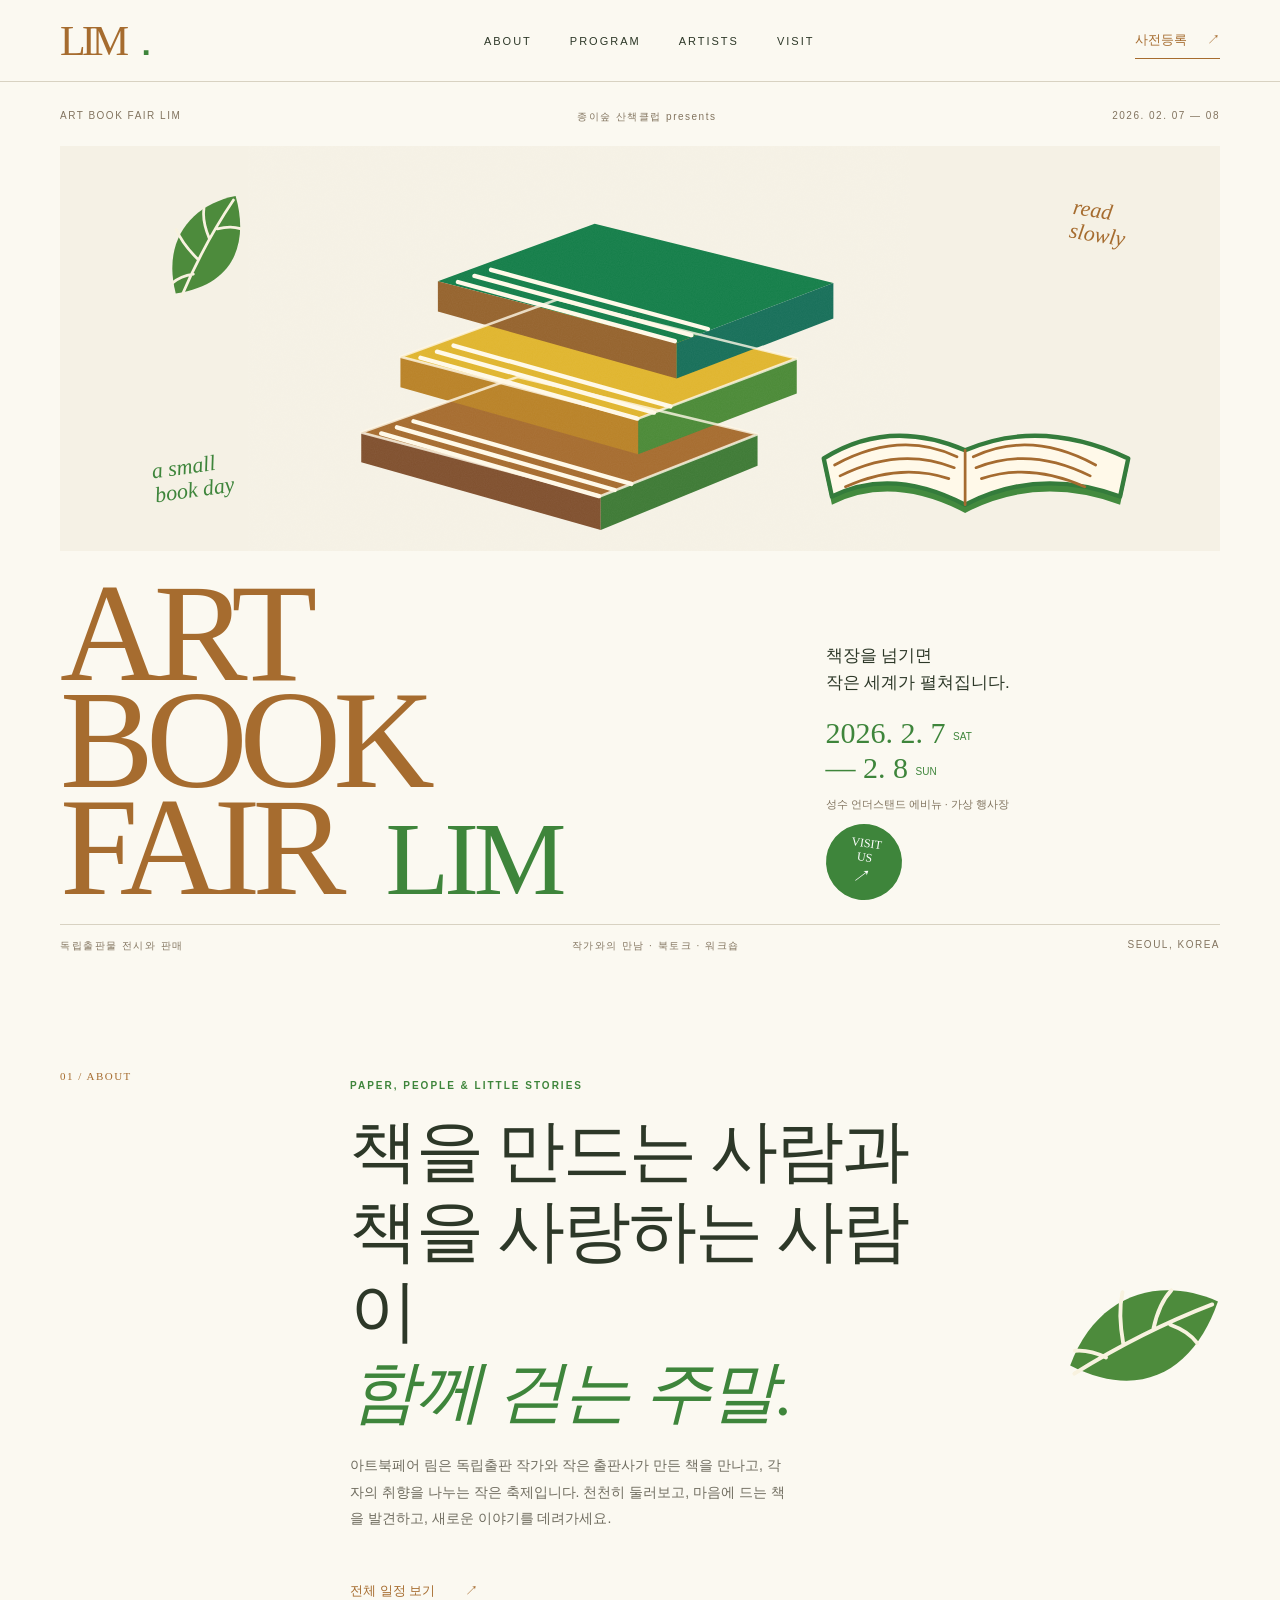
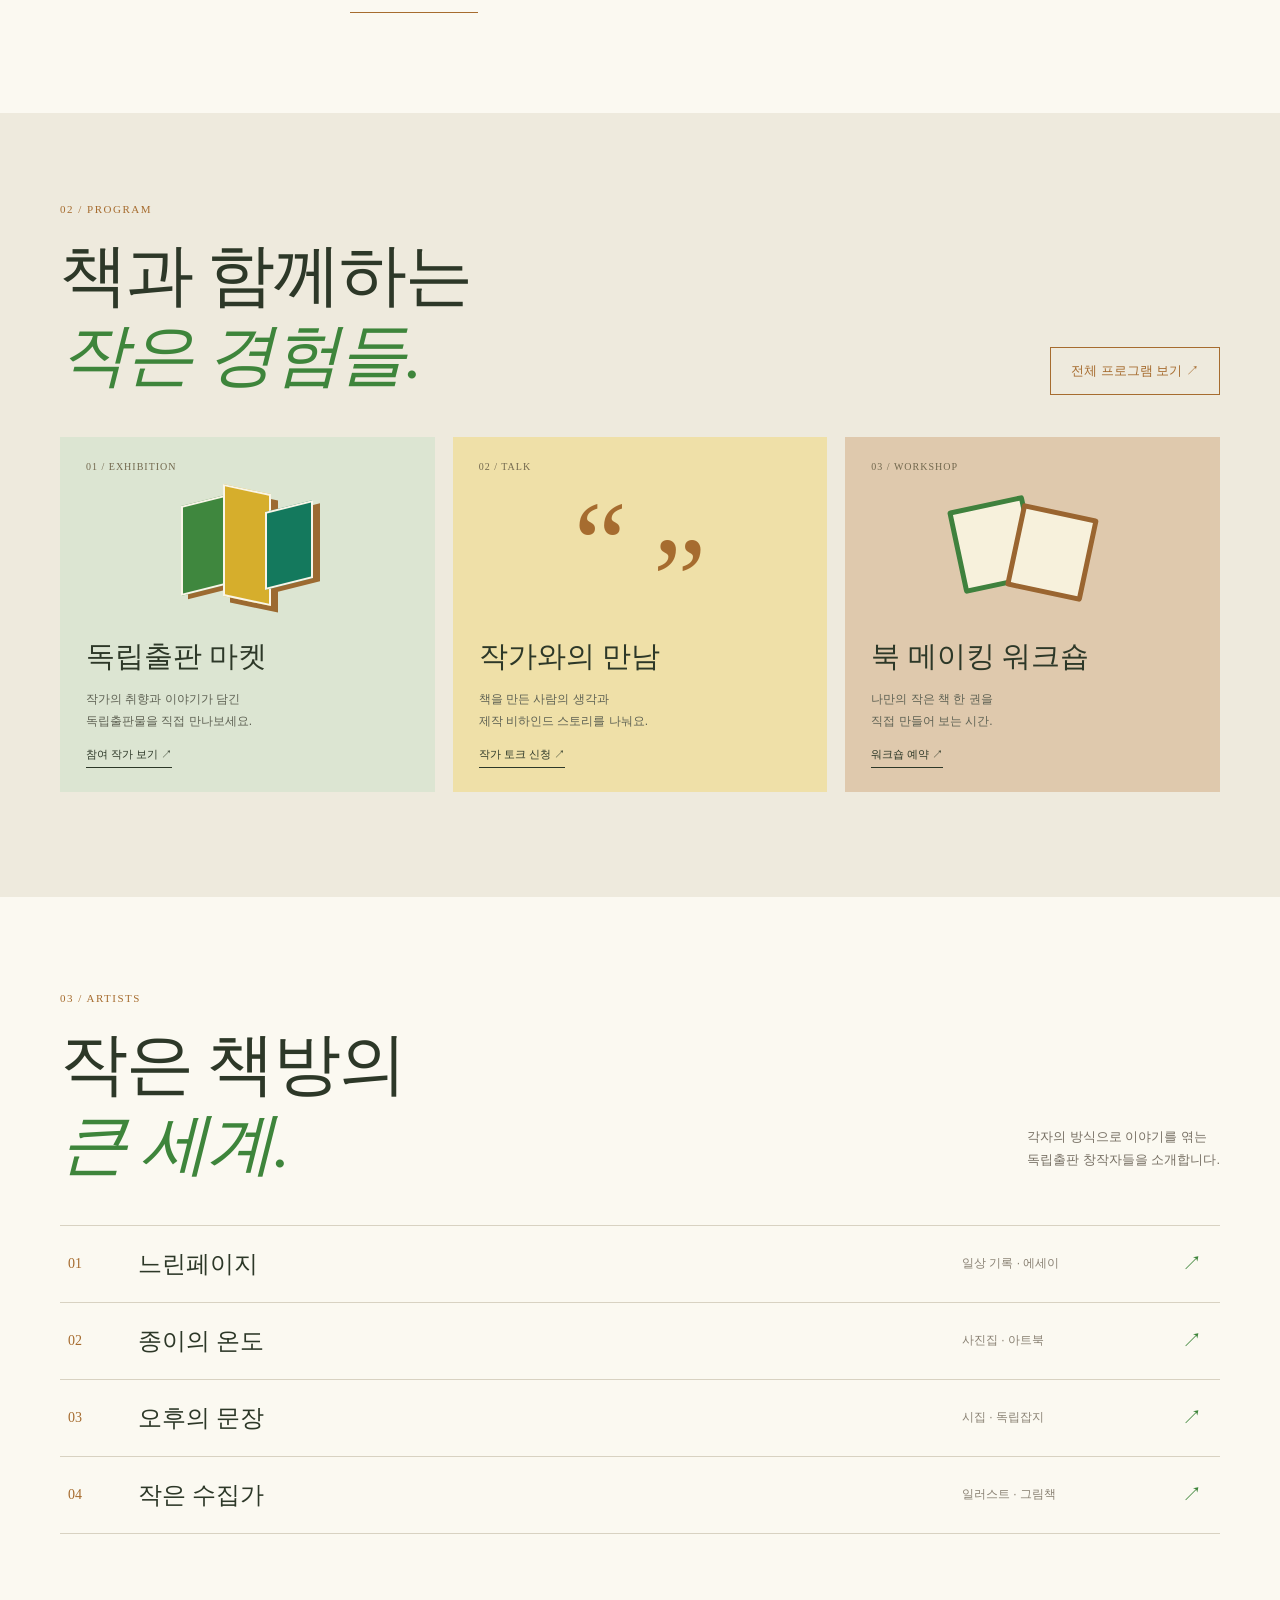
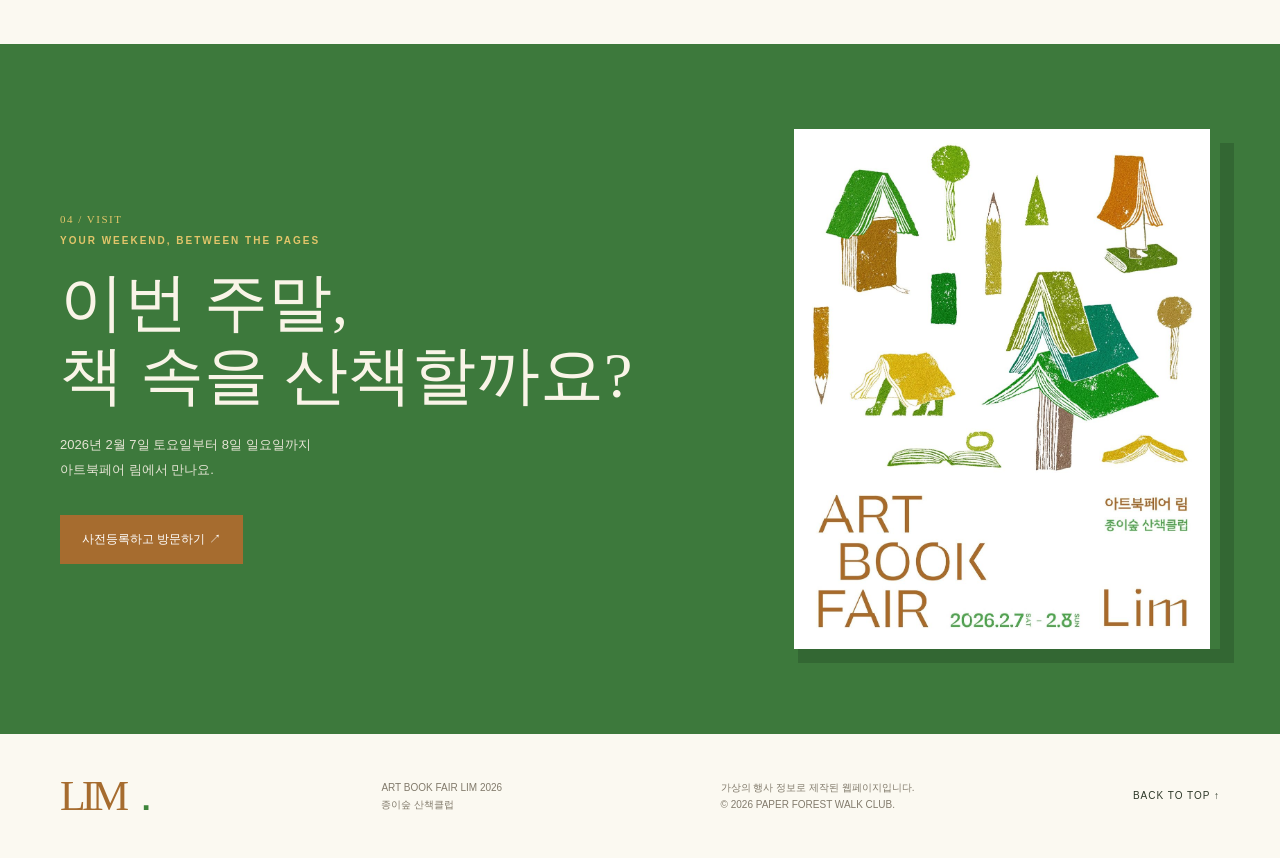
==== index.html @ 953eac2f "Add files via upload" ====
<!DOCTYPE html>
<html lang="ko">
<head>
  <meta charset="UTF-8"><meta name="viewport" content="width=device-width, initial-scale=1.0">
  <meta name="description" content="종이숲 산책클럽이 여는 독립출판 아트북페어 림. 책과 사람, 취향이 만나는 주말.">
  <title>ART BOOK FAIR LIM — 종이숲 산책클럽</title>
  <link rel="stylesheet" href="css/style.css">
</head>
<body>
  <header class="site-header">
    <a class="brand" href="#home" aria-label="림 홈">LIM<span>．</span></a>
    <nav class="main-nav" aria-label="주요 메뉴"><a href="#about">ABOUT</a><a href="#program">PROGRAM</a><a href="#artists">ARTISTS</a><a href="#visit">VISIT</a></nav>
    <a class="header-apply" href="registration.html">사전등록 <span>↗</span></a>
    <button class="menu-toggle" aria-label="메뉴 열기">☰</button>
  </header>

  <main id="home">
    <section class="hero section-wrap">
      <div class="hero-topline"><span>ART BOOK FAIR LIM</span><span>종이숲 산책클럽 presents</span><span>2026. 02. 07 — 08</span></div>
      <div class="hero-art" aria-label="책을 모티브로 한 일러스트">
        <img class="hero-books" src="assets/book-stack.svg" alt="초록색과 황토색 표지의 책이 층층이 쌓인 일러스트">
        <img class="hero-open" src="assets/open-book.svg" alt="활짝 펼쳐진 책 일러스트">
        <img class="hero-leaf" src="assets/leaf-mark.svg" alt="초록 잎사귀 일러스트">
        <span class="scribble scribble-one">read<br>slowly</span><span class="scribble scribble-two">a small<br>book day</span>
      </div>
      <div class="hero-title-row"><h1>ART<br>BOOK<br>FAIR <em>LIM</em></h1><div class="hero-info"><p class="kicker">책장을 넘기면<br>작은 세계가 펼쳐집니다.</p><p class="date">2026. 2. 7 <small>SAT</small><br>— 2. 8 <small>SUN</small></p><p class="venue">성수 언더스탠드 에비뉴 · 가상 행사장</p><a class="round-link" href="registration.html">VISIT<br>US <b>↗</b></a></div></div>
      <div class="hero-bottom"><span>독립출판물 전시와 판매</span><span>작가와의 만남 · 북토크 · 워크숍</span><span>SEOUL, KOREA</span></div>
    </section>

    <section class="intro section-wrap" id="about"><div class="section-label">01 / ABOUT</div><div class="intro-content"><p class="eyebrow">PAPER, PEOPLE &amp; LITTLE STORIES</p><h2>책을 만드는 사람과<br>책을 사랑하는 사람이<br><i>함께 걷는 주말.</i></h2><p class="body-copy">아트북페어 림은 독립출판 작가와 작은 출판사가 만든 책을 만나고, 각자의 취향을 나누는 작은 축제입니다. 천천히 둘러보고, 마음에 드는 책을 발견하고, 새로운 이야기를 데려가세요.</p><button class="text-button" data-modal="schedule">전체 일정 보기 <span>↗</span></button></div><img class="intro-leaf" src="assets/leaf-mark.svg" alt="초록 잎사귀 장식"></section>

    <section class="program-section" id="program"><div class="section-wrap"><div class="section-heading"><div><div class="section-label">02 / PROGRAM</div><h2>책과 함께하는<br><i>작은 경험들.</i></h2></div><button class="outline-button" data-modal="programs">전체 프로그램 보기 ↗</button></div>
      <div class="program-grid">
        <article class="program-card card-green"><div class="card-number">01 / EXHIBITION</div><div class="card-illustration book-icon"><span></span><span></span><span></span></div><h3>독립출판 마켓</h3><p>작가의 취향과 이야기가 담긴<br>독립출판물을 직접 만나보세요.</p><a href="#artists">참여 작가 보기 ↗</a></article>
        <article class="program-card card-yellow"><div class="card-number">02 / TALK</div><div class="card-illustration talk-icon"><span>“</span><span>”</span></div><h3>작가와의 만남</h3><p>책을 만든 사람의 생각과<br>제작 비하인드 스토리를 나눠요.</p><a href="registration.html#sessions">작가 토크 신청 ↗</a></article>
        <article class="program-card card-brown"><div class="card-number">03 / WORKSHOP</div><div class="card-illustration workshop-icon"><span></span><span></span></div><h3>북 메이킹 워크숍</h3><p>나만의 작은 책 한 권을<br>직접 만들어 보는 시간.</p><a href="registration.html#sessions">워크숍 예약 ↗</a></article>
      </div></div></section>

    <section class="artists section-wrap" id="artists"><div class="section-label">03 / ARTISTS</div><div class="artists-head"><h2>작은 책방의<br><i>큰 세계.</i></h2><p>각자의 방식으로 이야기를 엮는<br>독립출판 창작자들을 소개합니다.</p></div><div class="artist-list"><article><span>01</span><b>느린페이지</b><small>일상 기록 · 에세이</small><span class="artist-arrow">↗</span></article><article><span>02</span><b>종이의 온도</b><small>사진집 · 아트북</small><span class="artist-arrow">↗</span></article><article><span>03</span><b>오후의 문장</b><small>시집 · 독립잡지</small><span class="artist-arrow">↗</span></article><article><span>04</span><b>작은 수집가</b><small>일러스트 · 그림책</small><span class="artist-arrow">↗</span></article></div></section>

    <section class="visit-section" id="visit"><div class="section-wrap visit-inner"><div><div class="section-label">04 / VISIT</div><p class="eyebrow">YOUR WEEKEND, BETWEEN THE PAGES</p><h2>이번 주말,<br>책 속을 산책할까요?</h2><p class="visit-copy">2026년 2월 7일 토요일부터 8일 일요일까지<br>아트북페어 림에서 만나요.</p><a class="solid-button" href="registration.html">사전등록하고 방문하기 ↗</a></div><img src="assets/event-poster.png" alt="아트북페어 림 종이숲 산책클럽 행사 포스터" class="poster-image"></div></section>
  </main>
  <footer class="site-footer"><a class="brand" href="#home">LIM<span>．</span></a><p>ART BOOK FAIR LIM 2026<br>종이숲 산책클럽</p><p>가상의 행사 정보로 제작된 웹페이지입니다.<br>© 2026 PAPER FOREST WALK CLUB.</p><a href="#home">BACK TO TOP ↑</a></footer>

  <!-- 전체 일정 / 전체 프로그램 팝업 공통 구조 -->
  <div class="modal" id="infoModal" aria-hidden="true" role="dialog" aria-modal="true" aria-labelledby="modalTitle"><div class="modal-backdrop" data-close></div><div class="modal-panel"><button class="modal-close" aria-label="팝업 닫기" data-close>×</button><p class="eyebrow">ART BOOK FAIR LIM 2026</p><h2 id="modalTitle">전체 일정</h2><div class="modal-content" id="modalContent"></div><a class="solid-button modal-cta" href="registration.html">프로그램 신청하기 ↗</a></div></div>
  <script src="js/main.js"></script>
</body></html>
---- css/style.css ----
/* 기본 색상과 공통 레이아웃 */
:root{--paper:#fbf9f1;--ink:#2d3828;--green:#3e853b;--deep:#176e4d;--ochre:#a66c2f;--yellow:#d7ad28;--line:#d8d2c2;--serif:Georgia,'Times New Roman',serif;--sans:'Pretendard','Noto Sans KR',Arial,sans-serif}
*{box-sizing:border-box}html{scroll-behavior:smooth}body{margin:0;background:var(--paper);color:var(--ink);font-family:var(--sans);font-size:15px}a{color:inherit;text-decoration:none}button{font:inherit;cursor:pointer}.section-wrap{width:min(1160px,calc(100% - 64px));margin:auto}.site-header{height:82px;padding:0 max(32px,calc((100% - 1160px)/2));display:flex;align-items:center;justify-content:space-between;border-bottom:1px solid var(--line);background:var(--paper);position:sticky;top:0;z-index:20}.brand{font:42px/1 var(--serif);letter-spacing:-4px;color:var(--ochre)}.brand span{color:var(--green)}.main-nav{display:flex;gap:38px;font-size:11px;letter-spacing:2px}.main-nav a:hover,.artist-list article:hover b{color:var(--green)}.header-apply{font-size:13px;border-bottom:1px solid var(--ochre);padding:9px 0;color:var(--ochre)}.header-apply span{margin-left:16px}.menu-toggle{display:none;border:0;background:none;font-size:22px}
/* 메인 비주얼 */
.hero{padding-top:28px}.hero-topline,.hero-bottom{display:flex;justify-content:space-between;font-size:10px;letter-spacing:1.5px;color:#82745f}.hero-art{height:405px;position:relative;overflow:hidden;margin-top:22px;background:#f5f1e5}.hero-books{position:absolute;width:min(70%,690px);left:15%;top:-5%;height:112%;object-fit:contain}.hero-open{position:absolute;width:30%;right:6%;bottom:0}.hero-leaf{position:absolute;width:110px;left:8%;top:12%;transform:rotate(-17deg)}.scribble{position:absolute;font:italic 22px var(--serif);color:var(--ochre);line-height:1.1}.scribble-one{right:8%;top:13%;transform:rotate(9deg)}.scribble-two{left:8%;bottom:12%;color:var(--green);transform:rotate(-8deg)}.hero-title-row{display:flex;justify-content:space-between;align-items:flex-end;padding:28px 0 24px}.hero h1{font:clamp(76px,11vw,144px)/.76 var(--serif);font-weight:400;letter-spacing:-8px;color:var(--ochre);margin:0}.hero h1 em{font-style:normal;color:var(--green);font-size:.74em;letter-spacing:-5px;margin-left:20px}.hero-info{width:34%;display:grid;grid-template-columns:1fr auto;align-items:end;gap:12px}.kicker{font-size:17px;line-height:1.6;margin:0 0 8px;grid-column:1/-1}.date{font:30px/1.15 var(--serif);color:var(--green);margin:0}.date small{font:10px var(--sans);vertical-align:middle}.venue{font-size:11px;color:#81745f;grid-column:1/-1;margin:0}.round-link{width:76px;height:76px;border-radius:50%;background:var(--green);color:#fff;display:grid;place-content:center;text-align:center;font:12px/1.2 var(--serif);transform:rotate(8deg)}.round-link b{font:18px var(--sans)}.hero-bottom{border-top:1px solid var(--line);padding:14px 0 42px}
/* 소개 섹션 */
.intro{min-height:490px;padding:75px 0 100px;display:grid;grid-template-columns:1fr 2fr 1fr;position:relative}.section-label{font:11px var(--serif);letter-spacing:1.5px;color:var(--ochre)}.intro-content{max-width:620px}.eyebrow{font-size:10px;letter-spacing:2px;color:var(--green);font-weight:700}.intro h2,.section-heading h2,.artists h2{font:clamp(42px,5.5vw,68px)/1.18 var(--serif);font-weight:400;letter-spacing:-2px;margin:20px 0}.intro h2 i,.section-heading h2 i,.artists h2 i{color:var(--green);font-weight:400}.body-copy{max-width:440px;line-height:1.9;color:#706d60;font-size:14px}.text-button,.outline-button{border:0;background:none;padding:12px 0;border-bottom:1px solid var(--ochre);color:var(--ochre);margin-top:24px;font-size:13px}.text-button span{margin-left:26px}.intro-leaf{width:155px;align-self:center;justify-self:end;transform:rotate(18deg)}
/* 프로그램 카드 */
.program-section{background:#eeeadd;padding:90px 0 105px}.section-heading{display:flex;justify-content:space-between;align-items:flex-end;margin-bottom:42px}.section-heading h2{margin-bottom:0}.outline-button{border:1px solid var(--ochre);padding:14px 20px;margin:0}.program-grid{display:grid;grid-template-columns:repeat(3,1fr);gap:18px}.program-card{min-height:355px;padding:24px 26px;position:relative;overflow:hidden}.card-green{background:#dce5d2}.card-yellow{background:#efe0a8}.card-brown{background:#dfc9ad}.card-number{font:10px var(--serif);letter-spacing:1px;color:#72684e}.program-card h3{font:29px var(--serif);font-weight:400;margin:20px 0 10px}.program-card p{font-size:12px;line-height:1.8;color:#5f6254}.program-card>a{position:absolute;bottom:24px;left:26px;font-size:11px;border-bottom:1px solid currentColor;padding-bottom:5px}.card-illustration{height:145px;display:flex;align-items:center;justify-content:center}.book-icon span{width:48px;height:90px;border:2px solid #f9f5e8;background:#3f873e;transform:skewY(-14deg);box-shadow:7px 5px 0 #9c6a31;margin:0 -3px}.book-icon span:nth-child(2){background:#d6ae2c;transform:skewY(12deg);height:112px}.book-icon span:nth-child(3){background:#14795d;height:78px}.talk-icon{font:120px var(--serif);color:#a66c2f;gap:26px}.talk-icon span:last-child{transform:translateY(35px)}.workshop-icon span{width:78px;height:85px;border:5px solid #3f813d;border-radius:3px;transform:rotate(-12deg);background:#f7f1dc}.workshop-icon span+span{border-color:#9a6530;transform:rotate(12deg) translate(-18px,12px)}
/* 참여 작가 */
.artists{padding:95px 0 110px}.artists-head{display:flex;justify-content:space-between;align-items:flex-end;margin:20px 0 40px}.artists-head p{font-size:13px;line-height:1.8;color:#777064}.artists h2{margin:0}.artist-list{border-top:1px solid var(--line)}.artist-list article{display:grid;grid-template-columns:70px 1fr 220px 30px;align-items:center;padding:22px 8px;border-bottom:1px solid var(--line);transition:padding .2s}.artist-list article:hover{padding-left:18px}.artist-list article>span:first-child{font:14px var(--serif);color:var(--ochre)}.artist-list b{font:24px var(--serif);font-weight:400}.artist-list small{font-size:12px;color:#8a8274}.artist-arrow{font-size:20px;color:var(--green)}
/* 방문 안내 / 푸터 */
.visit-section{background:#3d793c;color:#f9f4e7;padding:85px 0}.visit-inner{display:grid;grid-template-columns:1.2fr .8fr;gap:70px;align-items:center}.visit-section .section-label,.visit-section .eyebrow{color:#e2c56a}.visit-section h2{font:clamp(42px,5vw,64px)/1.15 var(--serif);font-weight:400;margin:20px 0}.visit-copy{font-size:13px;line-height:1.9;color:#e5e4d4}.solid-button{display:inline-block;background:var(--ochre);color:#fff;padding:16px 22px;font-size:12px;margin-top:20px;border:0}.poster-image{width:100%;max-height:520px;object-fit:contain;object-position:center;box-shadow:14px 14px 0 rgba(23,50,27,.25)}.site-footer{padding:35px max(32px,calc((100% - 1160px)/2));display:flex;justify-content:space-between;align-items:center;gap:20px}.site-footer p{font-size:10px;line-height:1.7;color:#827b6c}.site-footer>a:last-child{font-size:10px;letter-spacing:1px}
/* 모달 팝업 */
.modal{display:none;position:fixed;inset:0;z-index:50;align-items:center;justify-content:center;padding:20px}.modal.is-open{display:flex}.modal-backdrop{position:absolute;inset:0;background:rgba(26,35,25,.62)}.modal-panel{position:relative;background:var(--paper);width:min(620px,100%);max-height:85vh;overflow:auto;padding:42px 44px;z-index:1;box-shadow:12px 12px 0 rgba(0,0,0,.12)}.modal-close{position:absolute;right:20px;top:14px;border:0;background:none;font-size:30px;color:var(--ochre)}.modal-panel h2{font:42px var(--serif);font-weight:400;margin:10px 0 25px}.modal-content{border-top:1px solid var(--line)}.schedule-row,.program-row{display:grid;grid-template-columns:105px 1fr;gap:15px;padding:17px 0;border-bottom:1px solid var(--line)}.schedule-row time{font:14px var(--serif);color:var(--green)}.schedule-row b,.program-row b{font-size:14px}.schedule-row p,.program-row p{font-size:12px;color:#777064;margin:6px 0 0;line-height:1.6}.modal-cta{margin-top:24px}
/* 사전등록 페이지 */
.registration-page{min-height:100vh}.registration-main{width:min(900px,calc(100% - 40px));margin:65px auto 100px}.back-link{font-size:12px;color:var(--ochre)}.registration-heading{margin:35px 0}.registration-heading h1{font:clamp(50px,8vw,88px)/.95 var(--serif);font-weight:400;color:var(--ochre);margin:12px 0}.registration-heading p{line-height:1.8;color:#777064}.registration-form{background:#f0ecdf;padding:35px;display:grid;grid-template-columns:1fr 1fr;gap:22px}.form-field{display:flex;flex-direction:column;gap:9px}.form-field.full{grid-column:1/-1}.form-field label,.form-field legend{font-size:12px;font-weight:700}.form-field input,.form-field select,.form-field textarea{width:100%;padding:14px;border:1px solid #d0c9b8;background:#fffdf7;font:13px var(--sans);color:var(--ink);border-radius:0}.form-field textarea{min-height:90px;resize:vertical}.form-field fieldset{border:0;padding:0;margin:0}.choice-row{display:flex;gap:20px;flex-wrap:wrap;margin-top:10px}.choice-row label{font-weight:400}.form-submit{grid-column:1/-1;background:var(--green);color:#fff;border:0;padding:17px;font-size:13px}.form-note{font-size:11px;color:#847b6a;line-height:1.7}.success-message{display:none;grid-column:1/-1;background:#dce8d7;padding:20px;line-height:1.8;font-size:13px}.success-message.show{display:block}
@media(max-width:760px){.section-wrap{width:calc(100% - 36px)}.site-header{height:68px;padding:0 18px}.main-nav{display:none;position:absolute;top:68px;left:0;right:0;background:var(--paper);padding:25px;flex-direction:column;gap:20px;border-bottom:1px solid var(--line)}.main-nav.open{display:flex}.header-apply{margin-left:auto;margin-right:18px}.menu-toggle{display:block}.hero-art{height:300px}.hero-title-row{display:block}.hero h1{font-size:clamp(72px,17vw,112px)}.hero-info{width:100%;margin-top:30px;grid-template-columns:1fr auto}.hero-bottom{font-size:8px;gap:8px}.intro{grid-template-columns:1fr;padding:65px 0}.intro .section-label{margin-bottom:25px}.intro-leaf{position:absolute;width:90px;right:0;top:60px;opacity:.6}.program-section{padding:65px 0}.section-heading{display:block}.outline-button{margin-top:25px}.program-grid{grid-template-columns:1fr}.program-card{min-height:320px}.artists{padding:65px 0}.artists-head{display:block}.artists-head p{margin-top:24px}.artist-list article{grid-template-columns:35px 1fr 25px;gap:8px}.artist-list small{grid-column:2}.artist-arrow{grid-column:3;grid-row:1/3}.visit-inner{grid-template-columns:1fr;gap:45px}.poster-image{max-height:450px;width:min(100%,420px);justify-self:center}.site-footer{padding:30px 18px;flex-wrap:wrap}.site-footer p:last-of-type{width:100%}.modal-panel{padding:35px 24px}.schedule-row,.program-row{grid-template-columns:78px 1fr}.registration-main{margin-top:35px}.registration-form{padding:22px;grid-template-columns:1fr}.form-field.full,.form-submit,.success-message{grid-column:1}.hero-open{width:35%;right:0}.hero-books{width:90%;left:2%}.hero-leaf{width:70px}.scribble{font-size:16px}}
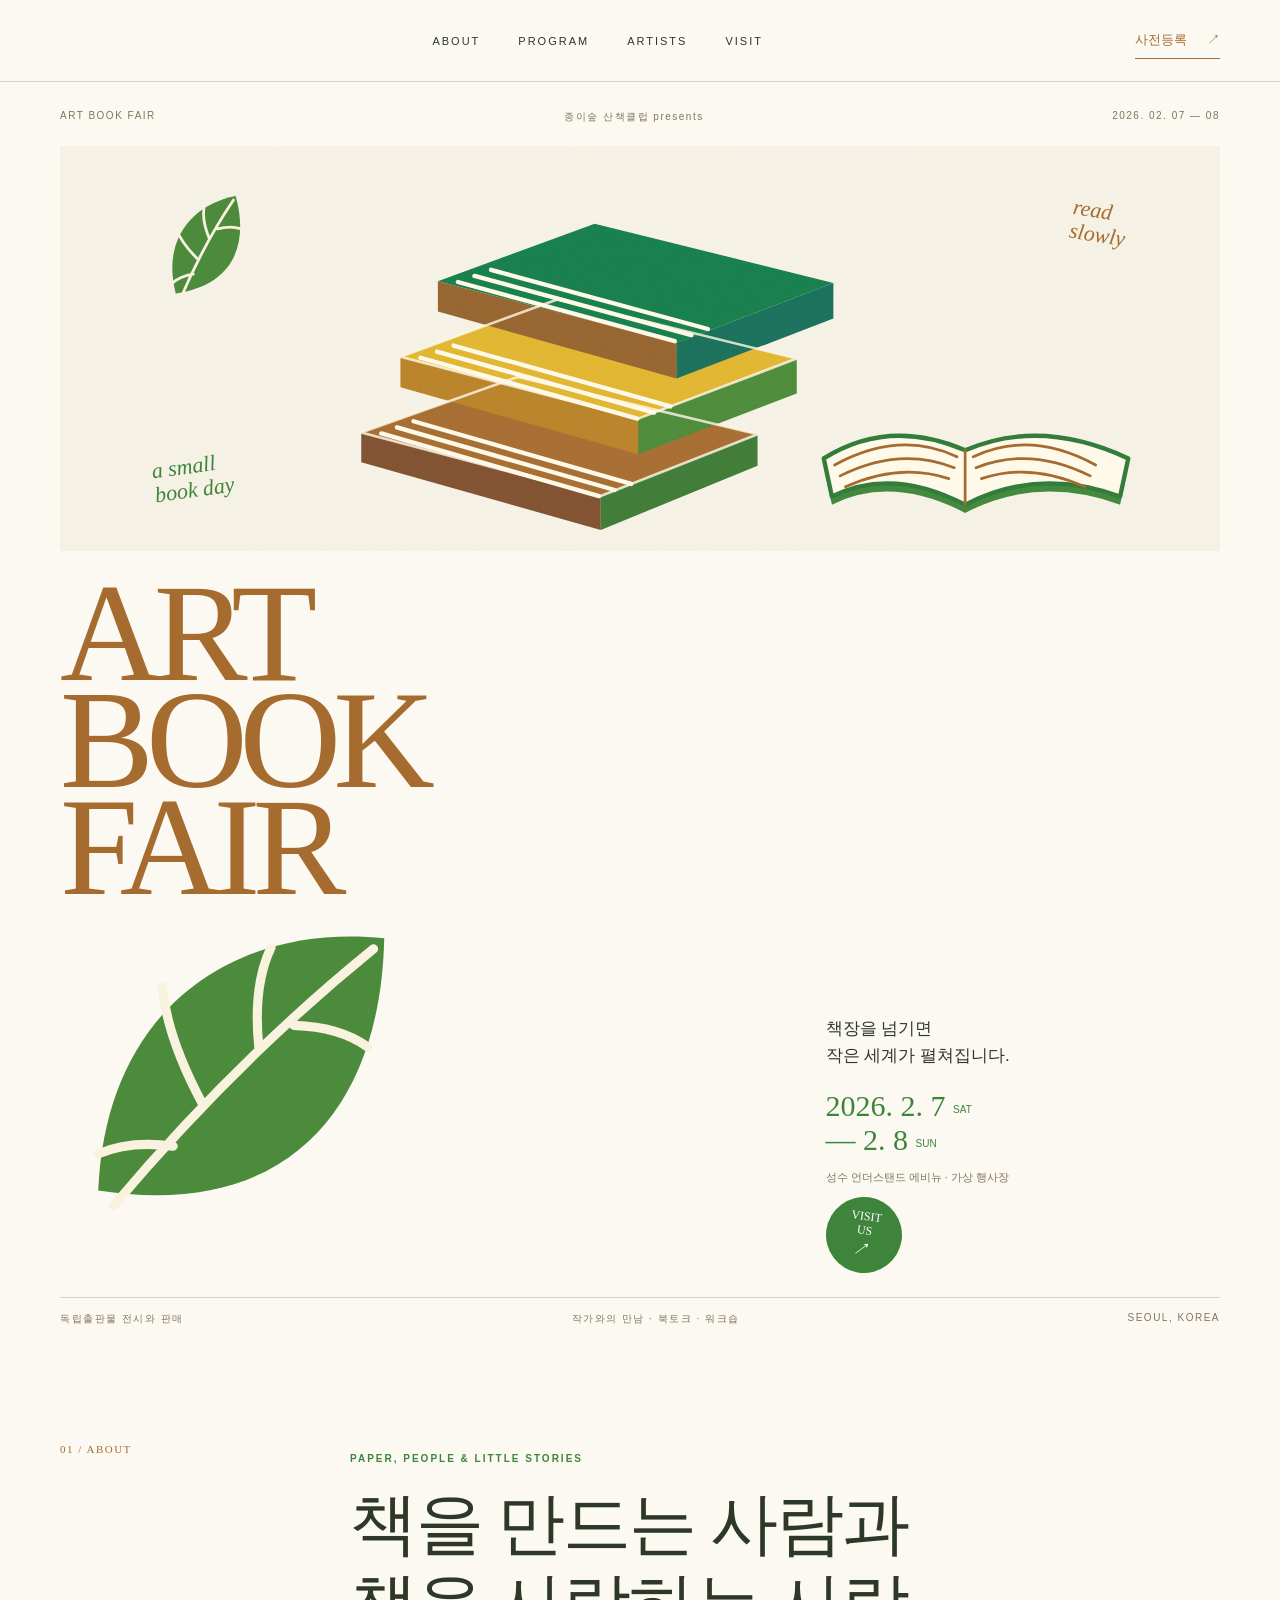
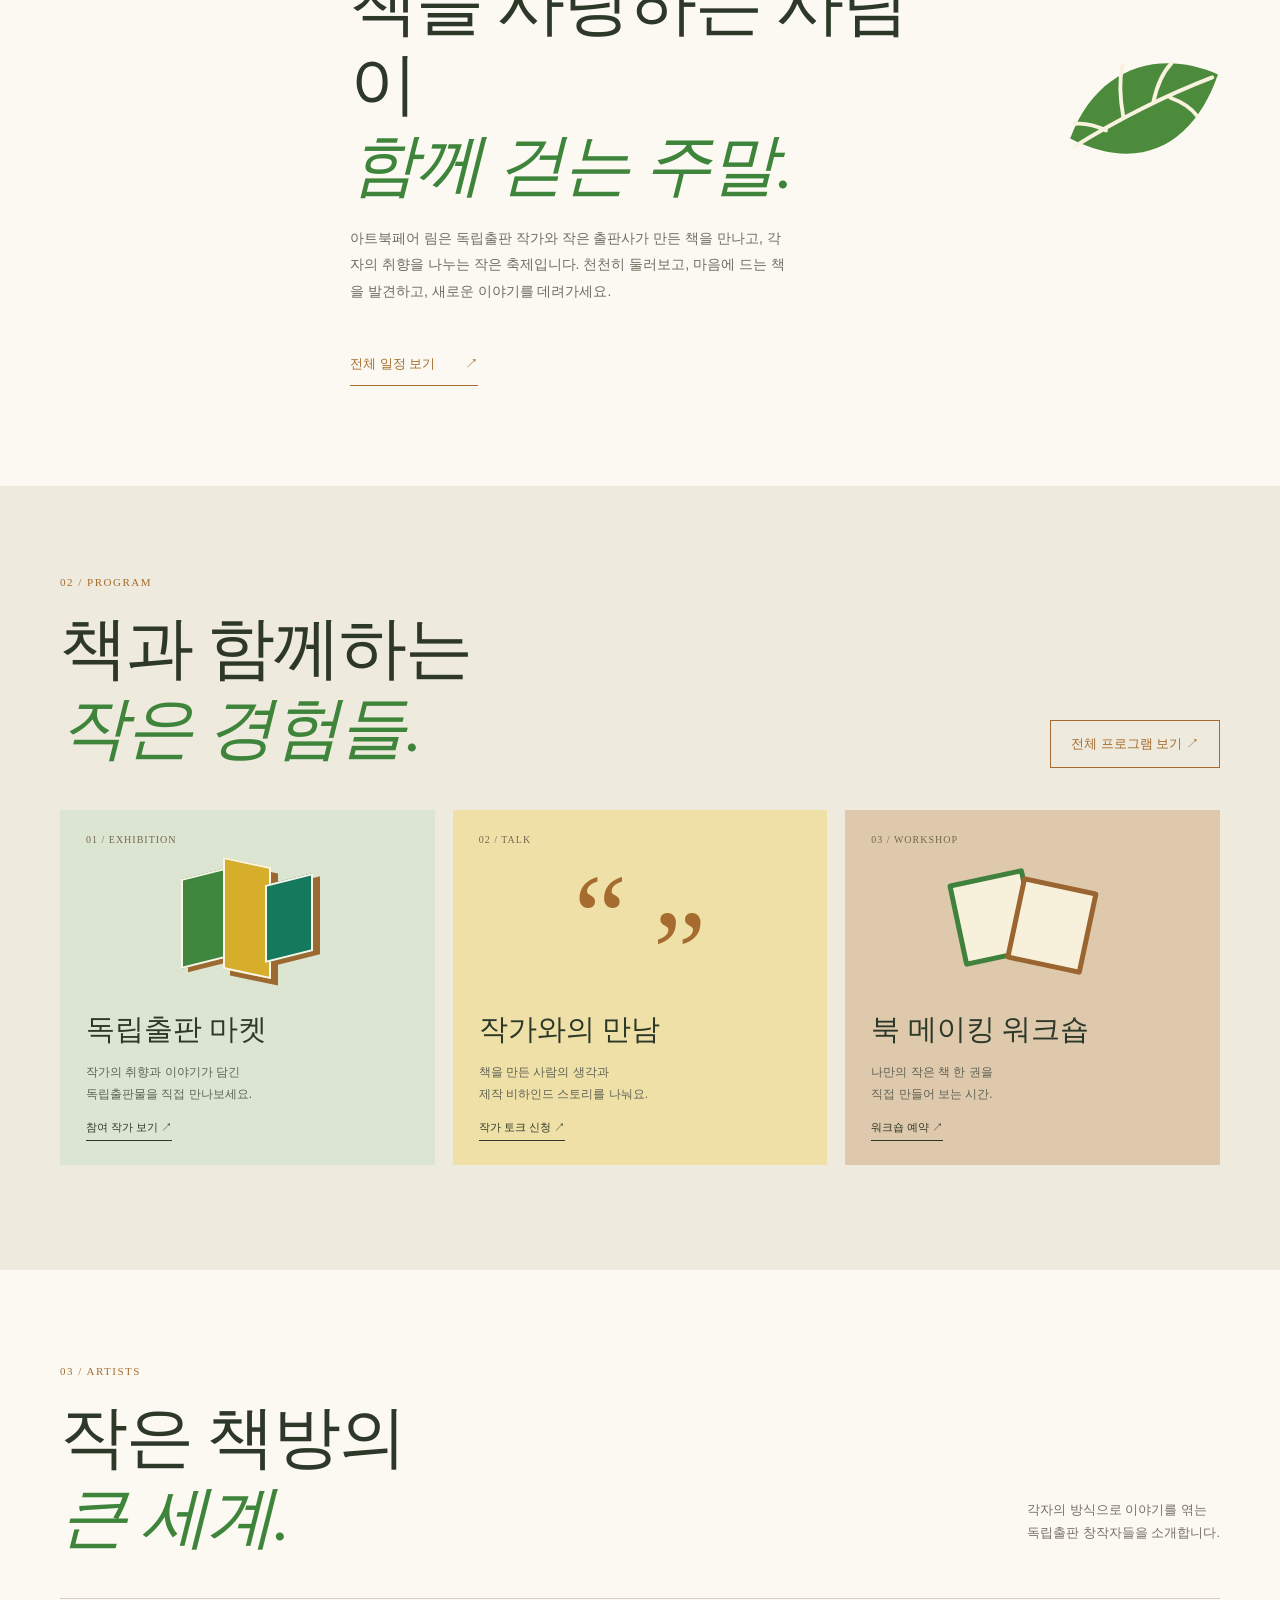
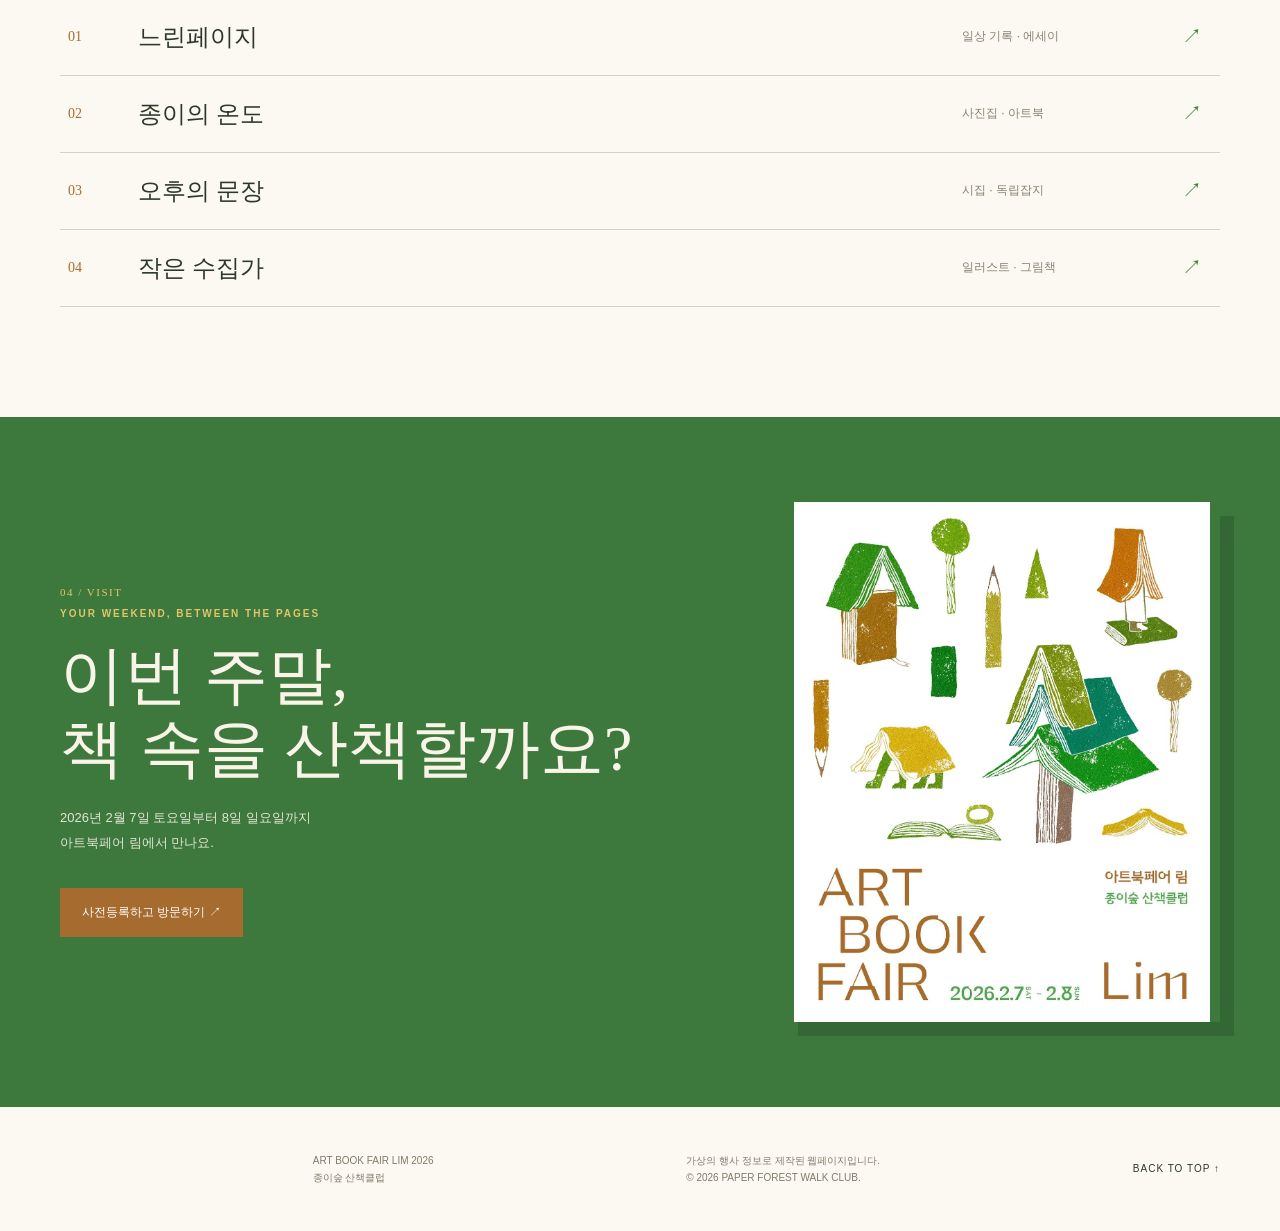
==== commit 3eaaebc6: "Update index.html" ====
--- a/index.html
+++ b/index.html
@@ -8,7 +8,9 @@
 </head>
 <body>
   <header class="site-header">
-    <a class="brand" href="#home" aria-label="림 홈">LIM<span>．</span></a>
+    <a class="brand" href="#home" aria-label="림 홈">
+  <img src="assets/leaf-mark.svg" alt="림 로고" class="brand-leaf">
+</a>
     <nav class="main-nav" aria-label="주요 메뉴"><a href="#about">ABOUT</a><a href="#program">PROGRAM</a><a href="#artists">ARTISTS</a><a href="#visit">VISIT</a></nav>
     <a class="header-apply" href="registration.html">사전등록 <span>↗</span></a>
     <button class="menu-toggle" aria-label="메뉴 열기">☰</button>
@@ -16,14 +18,14 @@
 
   <main id="home">
     <section class="hero section-wrap">
-      <div class="hero-topline"><span>ART BOOK FAIR LIM</span><span>종이숲 산책클럽 presents</span><span>2026. 02. 07 — 08</span></div>
+      <div class="hero-topline"><span>ART BOOK FAIR </span><span>종이숲 산책클럽 presents</span><span>2026. 02. 07 — 08</span></div>
       <div class="hero-art" aria-label="책을 모티브로 한 일러스트">
         <img class="hero-books" src="assets/book-stack.svg" alt="초록색과 황토색 표지의 책이 층층이 쌓인 일러스트">
         <img class="hero-open" src="assets/open-book.svg" alt="활짝 펼쳐진 책 일러스트">
         <img class="hero-leaf" src="assets/leaf-mark.svg" alt="초록 잎사귀 일러스트">
         <span class="scribble scribble-one">read<br>slowly</span><span class="scribble scribble-two">a small<br>book day</span>
       </div>
-      <div class="hero-title-row"><h1>ART<br>BOOK<br>FAIR <em>LIM</em></h1><div class="hero-info"><p class="kicker">책장을 넘기면<br>작은 세계가 펼쳐집니다.</p><p class="date">2026. 2. 7 <small>SAT</small><br>— 2. 8 <small>SUN</small></p><p class="venue">성수 언더스탠드 에비뉴 · 가상 행사장</p><a class="round-link" href="registration.html">VISIT<br>US <b>↗</b></a></div></div>
+      <div class="hero-title-row"><h1>ART<br>BOOK<br>FAIR <img src="assets/leaf-mark.svg" alt="나뭇잎" class="title-leaf"></h1><div class="hero-info"><p class="kicker">책장을 넘기면<br>작은 세계가 펼쳐집니다.</p><p class="date">2026. 2. 7 <small>SAT</small><br>— 2. 8 <small>SUN</small></p><p class="venue">성수 언더스탠드 에비뉴 · 가상 행사장</p><a class="round-link" href="registration.html">VISIT<br>US <b>↗</b></a></div></div>
       <div class="hero-bottom"><span>독립출판물 전시와 판매</span><span>작가와의 만남 · 북토크 · 워크숍</span><span>SEOUL, KOREA</span></div>
     </section>
 
@@ -40,7 +42,9 @@
 
     <section class="visit-section" id="visit"><div class="section-wrap visit-inner"><div><div class="section-label">04 / VISIT</div><p class="eyebrow">YOUR WEEKEND, BETWEEN THE PAGES</p><h2>이번 주말,<br>책 속을 산책할까요?</h2><p class="visit-copy">2026년 2월 7일 토요일부터 8일 일요일까지<br>아트북페어 림에서 만나요.</p><a class="solid-button" href="registration.html">사전등록하고 방문하기 ↗</a></div><img src="assets/event-poster.png" alt="아트북페어 림 종이숲 산책클럽 행사 포스터" class="poster-image"></div></section>
   </main>
-  <footer class="site-footer"><a class="brand" href="#home">LIM<span>．</span></a><p>ART BOOK FAIR LIM 2026<br>종이숲 산책클럽</p><p>가상의 행사 정보로 제작된 웹페이지입니다.<br>© 2026 PAPER FOREST WALK CLUB.</p><a href="#home">BACK TO TOP ↑</a></footer>
+  <footer class="site-footer"><a class="brand" href="#home">
+  <img src="assets/leaf-mark.svg" alt="림 로고" class="brand-leaf">
+</a><p>ART BOOK FAIR LIM 2026<br>종이숲 산책클럽</p><p>가상의 행사 정보로 제작된 웹페이지입니다.<br>© 2026 PAPER FOREST WALK CLUB.</p><a href="#home">BACK TO TOP ↑</a></footer>
 
   <!-- 전체 일정 / 전체 프로그램 팝업 공통 구조 -->
   <div class="modal" id="infoModal" aria-hidden="true" role="dialog" aria-modal="true" aria-labelledby="modalTitle"><div class="modal-backdrop" data-close></div><div class="modal-panel"><button class="modal-close" aria-label="팝업 닫기" data-close>×</button><p class="eyebrow">ART BOOK FAIR LIM 2026</p><h2 id="modalTitle">전체 일정</h2><div class="modal-content" id="modalContent"></div><a class="solid-button modal-cta" href="registration.html">프로그램 신청하기 ↗</a></div></div>
